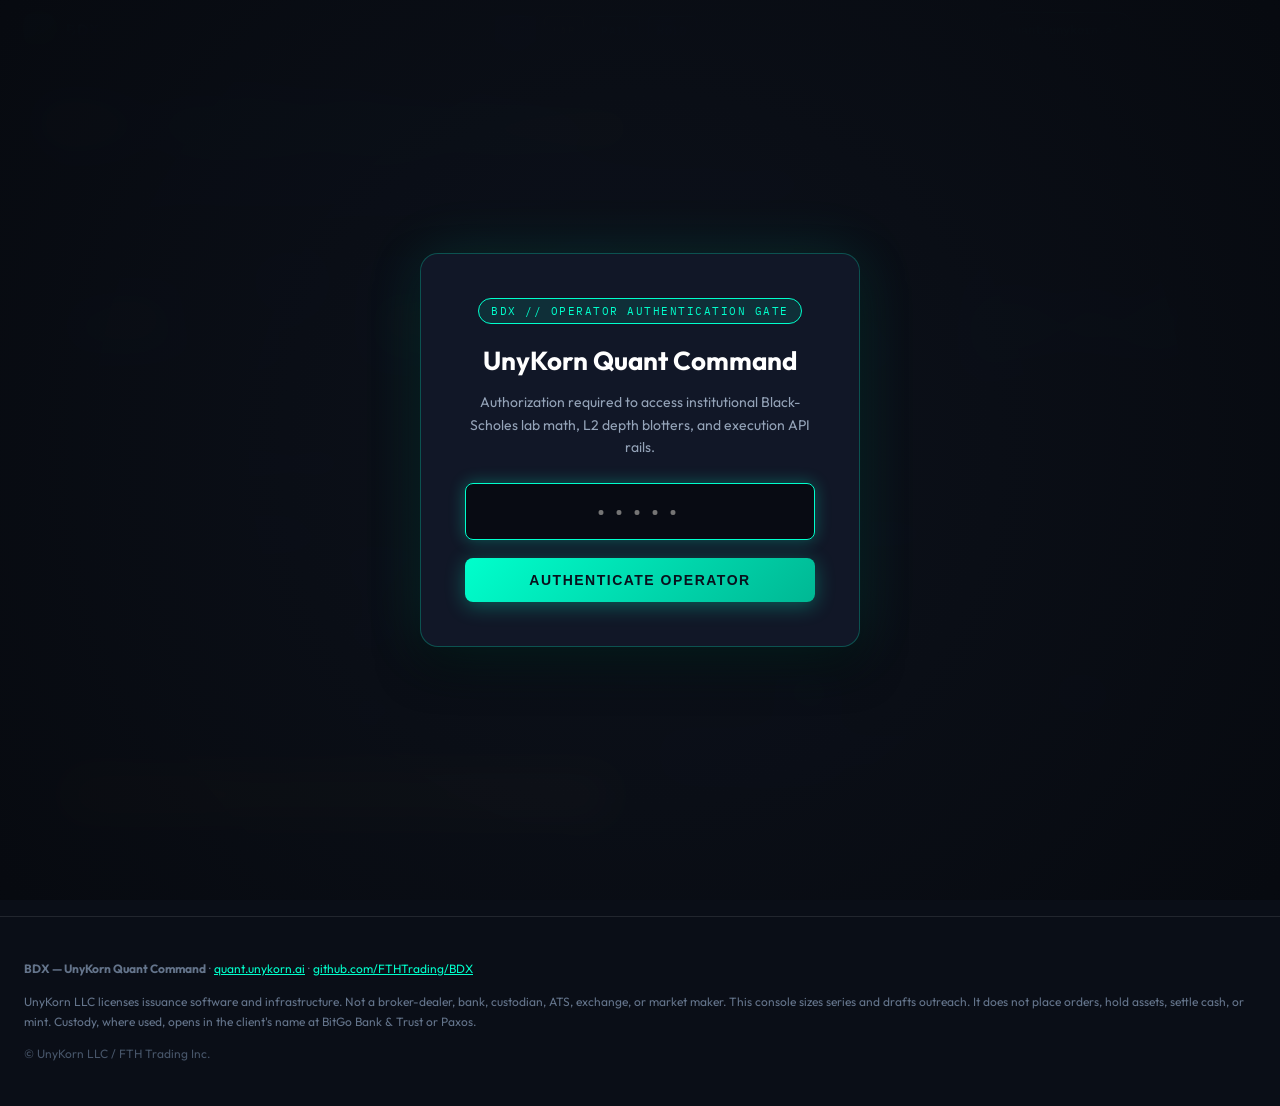
==== index.html @ ae07964d "feat: Integrate Developer Docs with 12345 security gate and deploy to quant.unykorn.ai" ====
<!doctype html>
<html lang="en">
<head>
  <meta charset="UTF-8" />
  <meta name="viewport" content="width=device-width, initial-scale=1.0" />
  <meta name="description" content="BDX — UnyKorn Quant Command & Developer Portal. Reference marks, Black-Scholes lab math, L2 OBI, confluence scoring, and live API console. quant.unykorn.ai" />
  <title>BDX — UnyKorn Quant Command // quant.unykorn.ai</title>
  <link rel="preconnect" href="https://fonts.googleapis.com" />
  <link rel="preconnect" href="https://fonts.gstatic.com" crossorigin />
  <link href="https://fonts.googleapis.com/css2?family=IBM+Plex+Mono:wght@400;500;600&family=Instrument+Serif:ital@0;1&family=Outfit:wght@400;500;600;700&display=swap" rel="stylesheet" />
  <style>
    :root {
      --color-ink: #0d121c;
      --color-mute: #4a5568;
      --color-gold: #b8892d;
      --color-ember: #8a6a24;
      --color-ice: #0a0e17;
      --color-card: rgba(16, 22, 36, 0.85);
      --color-paper: rgba(255, 255, 255, 0.03);
      --color-line: rgba(255, 255, 255, 0.1);
      --color-ok: #10b981;
      --color-ref: #2563eb;
      --color-lab: #b8892d;
      --color-rail: #0f766e;
      --color-hold: #64748b;
      --color-cyan: #00ffcc;
      --font-sans: "Outfit", ui-sans-serif, system-ui, sans-serif;
      --font-display: "Instrument Serif", ui-serif, Georgia, serif;
      --font-mono: "IBM Plex Mono", ui-monospace, monospace;
    }

    * { box-sizing: border-box; }

    body {
      margin: 0;
      padding: 0;
      background: var(--color-ice);
      color: #eef2f7;
      font-family: var(--font-sans);
      min-height: 100vh;
      position: relative;
    }

    /* Ambient background gradient glow */
    .bg-mesh {
      position: fixed;
      top: 0;
      left: 0;
      right: 0;
      bottom: 0;
      pointer-events: none;
      z-index: -1;
      background:
        radial-gradient(900px 500px at 15% 0%, rgba(37, 99, 235, 0.12), transparent 60%),
        radial-gradient(700px 460px at 85% 10%, rgba(184, 137, 45, 0.1), transparent 55%),
        radial-gradient(600px 600px at 50% 90%, rgba(0, 255, 204, 0.05), transparent 60%);
    }

    /* ─── SECURITY AUTH GATE OVERLAY (PASSWORD 12345) ─── */
    #security-gate {
      position: fixed;
      inset: 0;
      background: radial-gradient(circle at center, rgba(13, 18, 28, 0.97) 0%, rgba(7, 10, 16, 0.99) 100%);
      backdrop-filter: blur(20px);
      z-index: 99999;
      display: flex;
      align-items: center;
      justify-content: center;
      transition: opacity 0.4s ease, visibility 0.4s ease;
    }

    #security-gate.unlocked {
      opacity: 0;
      visibility: hidden;
      pointer-events: none;
    }

    .auth-card {
      background: rgba(18, 25, 42, 0.9);
      border: 1px solid rgba(0, 255, 204, 0.25);
      box-shadow: 0 0 60px rgba(0, 255, 204, 0.12), 0 20px 40px rgba(0,0,0,0.5);
      border-radius: 18px;
      padding: 44px;
      width: 90%;
      max-width: 440px;
      text-align: center;
    }

    .auth-badge {
      display: inline-flex;
      align-items: center;
      gap: 6px;
      padding: 5px 12px;
      background: rgba(0, 255, 204, 0.1);
      border: 1px solid var(--color-cyan);
      border-radius: 20px;
      font-size: 11px;
      font-family: var(--font-mono);
      color: var(--color-cyan);
      letter-spacing: 1.5px;
      margin-bottom: 20px;
      text-transform: uppercase;
    }

    .auth-card h2 {
      font-family: var(--font-sans);
      font-size: 26px;
      font-weight: 700;
      margin: 0 0 8px;
      color: #fff;
    }

    .auth-card p {
      font-size: 14px;
      color: #94a3b8;
      line-height: 1.6;
      margin-bottom: 24px;
    }

    .pin-input {
      width: 100%;
      padding: 14px 18px;
      background: rgba(0, 0, 0, 0.5);
      border: 1px solid rgba(255, 255, 255, 0.15);
      border-radius: 8px;
      color: #fff;
      font-family: var(--font-mono);
      font-size: 20px;
      letter-spacing: 6px;
      text-align: center;
      outline: none;
      transition: border-color 0.2s, box-shadow 0.2s;
      margin-bottom: 18px;
    }

    .pin-input:focus {
      border-color: var(--color-cyan);
      box-shadow: 0 0 16px rgba(0, 255, 204, 0.3);
    }

    .btn-unlock {
      width: 100%;
      padding: 14px;
      background: linear-gradient(135deg, var(--color-cyan) 0%, #00b894 100%);
      color: #08111d;
      font-weight: 700;
      font-size: 14px;
      letter-spacing: 1.5px;
      text-transform: uppercase;
      border: none;
      border-radius: 8px;
      cursor: pointer;
      box-shadow: 0 4px 20px rgba(0, 255, 204, 0.3);
      transition: transform 0.15s, box-shadow 0.15s;
    }

    .btn-unlock:hover {
      transform: translateY(-2px);
      box-shadow: 0 6px 25px rgba(0, 255, 204, 0.45);
    }

    .auth-error {
      margin-top: 14px;
      font-size: 13px;
      color: #ef4444;
      font-family: var(--font-mono);
      display: none;
    }

    .shake {
      animation: shake 0.4s cubic-bezier(.36,.07,.19,.97) both;
    }

    @keyframes shake {
      10%, 90% { transform: translate3d(-2px, 0, 0); }
      20%, 80% { transform: translate3d(4px, 0, 0); }
      30%, 50%, 70% { transform: translate3d(-6px, 0, 0); }
      40%, 60% { transform: translate3d(6px, 0, 0); }
    }

    /* ─── HEADER & NAV ─── */
    .header-bar {
      position: sticky;
      top: 0;
      z-index: 40;
      background: rgba(10, 14, 23, 0.85);
      backdrop-filter: blur(20px);
      border-bottom: 1px solid var(--color-line);
      padding: 12px 24px;
    }

    .header-inner {
      max-width: 1240px;
      margin: 0 auto;
      display: flex;
      justify-content: space-between;
      align-items: center;
      flex-wrap: wrap;
      gap: 16px;
    }

    .brand-tag {
      display: flex;
      align-items: center;
      gap: 12px;
      text-decoration: none;
      color: #fff;
    }

    .crest {
      width: 30px;
      height: 30px;
      border-radius: 8px;
      background: linear-gradient(135deg, var(--color-cyan), var(--color-gold));
      display: flex;
      align-items: center;
      justify-content: center;
      font-weight: bold;
      color: #050b14;
      font-size: 14px;
      box-shadow: 0 0 15px rgba(0, 255, 204, 0.3);
    }

    .brand-title {
      font-size: 15px;
      font-weight: 700;
      letter-spacing: 0.08em;
    }

    .brand-sub {
      font-size: 11px;
      color: var(--color-cyan);
      font-family: var(--font-mono);
      margin-left: 4px;
    }

    .chips-bar {
      display: flex;
      align-items: center;
      gap: 8px;
      font-family: var(--font-mono);
      font-size: 11px;
    }

    .chip {
      padding: 3px 8px;
      border-radius: 4px;
      font-weight: 600;
      text-transform: uppercase;
      letter-spacing: 0.05em;
    }

    .chip-ref { background: rgba(37, 99, 235, 0.2); border: 1px solid var(--color-ref); color: #93c5fd; }
    .chip-lab { background: rgba(184, 137, 45, 0.2); border: 1px solid var(--color-lab); color: #fde047; }
    .chip-rail { background: rgba(15, 118, 110, 0.2); border: 1px solid var(--color-rail); color: #5eead4; }
    .chip-hold { background: rgba(100, 116, 139, 0.2); border: 1px solid var(--color-hold); color: #cbd5e1; }

    .nav-actions {
      display: flex;
      align-items: center;
      gap: 12px;
    }

    .btn-domain {
      background: rgba(0, 255, 204, 0.1);
      border: 1px solid var(--color-cyan);
      color: var(--color-cyan);
      padding: 6px 14px;
      border-radius: 20px;
      font-family: var(--font-mono);
      font-size: 12px;
      text-decoration: none;
      font-weight: 600;
    }

    .btn-lock {
      background: rgba(239, 68, 68, 0.1);
      border: 1px solid rgba(239, 68, 68, 0.4);
      color: #ef4444;
      font-family: var(--font-mono);
      font-size: 11px;
      padding: 6px 12px;
      border-radius: 6px;
      cursor: pointer;
    }

    /* ─── MAIN CONTENT ─── */
    .container {
      max-width: 1240px;
      margin: 0 auto;
      padding: 40px 24px 80px;
    }

    .hero-banner {
      margin-bottom: 36px;
    }

    .hero-banner h1 {
      font-size: 38px;
      margin: 0 0 12px;
      font-weight: 700;
      color: #fff;
    }

    .hero-banner h1 span {
      background: linear-gradient(135deg, var(--color-cyan), var(--color-gold));
      -webkit-background-clip: text;
      -webkit-text-fill-color: transparent;
    }

    .hero-banner p {
      font-size: 16px;
      color: #94a3b8;
      max-width: 800px;
      line-height: 1.6;
      margin: 0 0 20px;
    }

    /* ─── TELEMETRY STRIP ─── */
    .telemetry-grid {
      display: grid;
      grid-template-columns: repeat(auto-fit, minmax(240px, 1fr));
      gap: 16px;
      margin-bottom: 32px;
    }

    .card {
      background: var(--color-card);
      border: 1px solid var(--color-line);
      border-radius: 12px;
      padding: 20px;
    }

    .card-label {
      font-size: 12px;
      font-family: var(--font-mono);
      color: #94a3b8;
      text-transform: uppercase;
      letter-spacing: 0.08em;
      margin-bottom: 8px;
      display: flex;
      justify-content: space-between;
      align-items: center;
    }

    .card-val {
      font-size: 28px;
      font-weight: 700;
      font-family: var(--font-mono);
      color: #fff;
    }

    .card-sub {
      font-size: 12px;
      color: var(--color-cyan);
      margin-top: 4px;
      font-family: var(--font-mono);
    }

    /* ─── TABS & ROOMS ─── */
    .tabs-nav {
      display: flex;
      gap: 8px;
      border-bottom: 1px solid var(--color-line);
      margin-bottom: 24px;
      overflow-x: auto;
    }

    .tab-btn {
      padding: 12px 20px;
      background: transparent;
      border: none;
      color: #94a3b8;
      font-family: var(--font-mono);
      font-size: 13px;
      cursor: pointer;
      border-bottom: 2px solid transparent;
      transition: all 0.2s;
      white-space: nowrap;
    }

    .tab-btn:hover { color: #fff; }
    .tab-btn.active {
      color: var(--color-cyan);
      border-bottom-color: var(--color-cyan);
      font-weight: 600;
    }

    .tab-pane { display: none; }
    .tab-pane.active { display: block; }

    /* ─── LAB MATH CALCULATOR ─── */
    .math-grid {
      display: grid;
      grid-template-columns: 1fr 1fr;
      gap: 24px;
    }

    @media (max-width: 900px) {
      .math-grid { grid-template-columns: 1fr; }
    }

    .input-row {
      display: grid;
      grid-template-columns: 1fr 1fr;
      gap: 12px;
      margin-bottom: 14px;
    }

    .input-group label {
      display: block;
      font-size: 12px;
      font-family: var(--font-mono);
      color: #94a3b8;
      margin-bottom: 4px;
    }

    .input-group input {
      width: 100%;
      padding: 10px 12px;
      background: rgba(0, 0, 0, 0.4);
      border: 1px solid var(--color-line);
      border-radius: 6px;
      color: #fff;
      font-family: var(--font-mono);
      font-size: 13px;
    }

    .btn-calc {
      width: 100%;
      padding: 12px;
      background: var(--color-lab);
      color: #08111d;
      font-weight: 700;
      border: none;
      border-radius: 6px;
      font-family: var(--font-mono);
      font-size: 13px;
      cursor: pointer;
      text-transform: uppercase;
      letter-spacing: 0.05em;
    }

    .calc-results {
      display: grid;
      grid-template-columns: 1fr 1fr;
      gap: 12px;
      margin-top: 16px;
    }

    .result-box {
      background: rgba(0, 0, 0, 0.3);
      border: 1px solid var(--color-line);
      border-radius: 8px;
      padding: 12px;
      text-align: center;
    }

    .result-label {
      font-size: 11px;
      font-family: var(--font-mono);
      color: #94a3b8;
      text-transform: uppercase;
    }

    .result-val {
      font-size: 20px;
      font-weight: 700;
      font-family: var(--font-mono);
      color: #fff;
      margin-top: 4px;
    }

    /* ─── LIVE API TESTER ─── */
    .code-view {
      background: #060910;
      border: 1px solid var(--color-line);
      border-radius: 8px;
      padding: 16px;
      font-family: var(--font-mono);
      font-size: 13px;
      color: #cbd5e1;
      max-height: 360px;
      overflow-y: auto;
    }

    .btn-action {
      background: var(--color-cyan);
      color: #050b14;
      font-weight: 700;
      border: none;
      padding: 10px 18px;
      border-radius: 6px;
      font-family: var(--font-mono);
      font-size: 12px;
      cursor: pointer;
      margin-top: 12px;
    }

    /* ─── FOOTER ─── */
    footer {
      border-top: 1px solid var(--color-line);
      padding: 30px 24px;
      font-size: 12px;
      color: #64748b;
      line-height: 1.7;
    }

    .footer-inner {
      max-width: 1240px;
      margin: 0 auto;
    }
  </style>
</head>
<body>
  <div class="bg-mesh"></div>

  <!-- ─── SECURITY AUTH GATE (PASSWORD 12345) ─── -->
  <div id="security-gate">
    <div class="auth-card" id="auth-card">
      <div class="auth-badge">BDX // OPERATOR AUTHENTICATION GATE</div>
      <h2>UnyKorn Quant Command</h2>
      <p>Authorization required to access institutional Black-Scholes lab math, L2 depth blotters, and execution API rails.</p>
      
      <form id="auth-form" onsubmit="handleAuth(event)">
        <input 
          type="password" 
          id="passcode-input" 
          class="pin-input" 
          placeholder="•••••" 
          maxlength="16" 
          autofocus 
          autocomplete="current-password" 
          required 
        />
        <button type="submit" class="btn-unlock" id="btn-unlock-submit">Authenticate Operator</button>
      </form>
      <div id="auth-error" class="auth-error">ACCESS DENIED // INVALID OPERATOR PASSCODE</div>
    </div>
  </div>

  <!-- ─── STICKY HEADER ─── -->
  <header class="header-bar">
    <div class="header-inner">
      <a href="/" class="brand-tag">
        <div class="crest">⚡</div>
        <div>
          <span class="brand-title">BDX</span>
          <span class="brand-sub">QUANT COMMAND</span>
        </div>
      </a>

      <!-- Color Chips Standard -->
      <div class="chips-bar">
        <span class="chip chip-ref">REF</span>
        <span class="chip chip-lab">LAB</span>
        <span class="chip chip-rail">RAIL</span>
        <span class="chip chip-hold">HOLD</span>
      </div>

      <div class="nav-actions">
        <a href="https://quant.unykorn.ai" class="btn-domain">quant.unykorn.ai</a>
        <button class="btn-lock" onclick="lockConsole()">Lock Console</button>
      </div>
    </div>
  </header>

  <main class="container">
    <!-- ─── HERO ─── -->
    <div class="hero-banner">
      <h1>BDX — <span>UnyKorn Quant Command</span></h1>
      <p>
        Issuer structuring software and quantitative execution lab. 
        Live macro Pearson Fed Net Liquidity correlation, Binance/Coinbase L2 Order Book Imbalance (OBI), 
        Black–Scholes lab math, and execution routing directives.
      </p>
    </div>

    <!-- ─── TELEMETRY CARDS ─── -->
    <div class="telemetry-grid">
      <div class="card">
        <div class="card-label">
          <span>Pearson Correlation</span>
          <span class="chip chip-ref">REF</span>
        </div>
        <div class="card-val" id="hud-pearson">0.8421</div>
        <div class="card-sub">Fed Liquidity (WALCL-TGA-RRP) vs BTC</div>
      </div>
      <div class="card">
        <div class="card-label">
          <span>Order Book Imbalance (OBI)</span>
          <span class="chip chip-ref">REF</span>
        </div>
        <div class="card-val" id="hud-obi">-0.0482</div>
        <div class="card-sub">Top 100 Depth Levels (L2)</div>
      </div>
      <div class="card">
        <div class="card-label">
          <span>Confluence Score</span>
          <span class="chip chip-lab">LAB</span>
        </div>
        <div class="card-val" id="hud-confluence" style="color:var(--color-cyan);">84.6 / 100</div>
        <div class="card-sub">OBI + Volatility + Macro Regime</div>
      </div>
      <div class="card">
        <div class="card-label">
          <span>Operational Directive</span>
          <span class="chip chip-rail">RAIL</span>
        </div>
        <div class="card-val" id="hud-directive" style="color:var(--color-ok);">SCALE-IN LONG</div>
        <div class="card-sub">Hit Rate: 81.2% | Target Bottom 2026</div>
      </div>
    </div>

    <!-- ─── NAVIGATION TABS ─── -->
    <div class="tabs-nav">
      <button class="tab-btn active" onclick="switchTab('lab-math')">1. Sizing Lab (Black-Scholes &amp; GBM)</button>
      <button class="tab-btn" onclick="switchTab('api-console')">2. Live API Test Console</button>
      <button class="tab-btn" onclick="switchTab('backend-map')">3. BDX Backend Map</button>
      <button class="tab-btn" onclick="switchTab('rails-catalog')">4. Infrastructure &amp; Rails</button>
    </div>

    <!-- ─── TAB 1: LAB MATH ─── -->
    <div id="tab-lab-math" class="tab-pane active">
      <div class="math-grid">
        <!-- Input Form -->
        <div class="card">
          <div class="card-label">
            <span>Black–Scholes Sizing Parameters</span>
            <span class="chip chip-lab">LAB</span>
          </div>
          <div class="input-row">
            <div class="input-group">
              <label>Spot Price (S)</label>
              <input type="number" id="bs-spot" value="59124" step="10" />
            </div>
            <div class="input-group">
              <label>Strike Price (K)</label>
              <input type="number" id="bs-strike" value="60000" step="10" />
            </div>
          </div>
          <div class="input-row">
            <div class="input-group">
              <label>Time to Expiry (Years)</label>
              <input type="number" id="bs-t" value="0.25" step="0.01" />
            </div>
            <div class="input-group">
              <label>Implied Volatility (σ)</label>
              <input type="number" id="bs-vol" value="0.55" step="0.01" />
            </div>
          </div>
          <div class="input-row">
            <div class="input-group">
              <label>Risk-Free Rate (r)</label>
              <input type="number" id="bs-rate" value="0.045" step="0.001" />
            </div>
            <div class="input-group">
              <label>Dividend Yield (q)</label>
              <input type="number" id="bs-div" value="0.00" step="0.001" />
            </div>
          </div>
          <button class="btn-calc" onclick="calculateBlackScholes()">Calculate Sizing &amp; Greeks</button>
        </div>

        <!-- Calculated Output -->
        <div class="card">
          <div class="card-label">
            <span>Option Greeks &amp; Valuation Output</span>
            <span class="chip chip-lab">LAB</span>
          </div>
          <div class="calc-results">
            <div class="result-box">
              <div class="result-label">Call Value</div>
              <div class="result-val" id="res-call" style="color:var(--color-ok);">$4,218.40</div>
            </div>
            <div class="result-box">
              <div class="result-label">Put Value</div>
              <div class="result-val" id="res-put" style="color:#f87171;">$4,427.15</div>
            </div>
            <div class="result-box">
              <div class="result-label">Delta (Δ)</div>
              <div class="result-val" id="res-delta">0.528</div>
            </div>
            <div class="result-box">
              <div class="result-label">Vega (ν)</div>
              <div class="result-val" id="res-vega">116.82</div>
            </div>
          </div>
          <p style="font-size:12px; color:#94a3b8; margin-top:16px; font-family:var(--font-mono);">
            Lab math output for series sizing and outreach simulation. Not an executable order or broker quote.
          </p>
        </div>
      </div>
    </div>

    <!-- ─── TAB 2: LIVE API CONSOLE ─── -->
    <div id="tab-api-console" class="tab-pane">
      <div class="card">
        <div class="card-label">
          <span>Backend Target: http://localhost:7880</span>
          <span class="chip chip-rail">RAIL</span>
        </div>
        <p style="color:#94a3b8; font-size:14px; margin-bottom:16px;">
          Test live communication between BDX and the UnyKorn Sovereign Predictive Engine.
        </p>

        <div style="display:flex; gap:10px; margin-bottom:16px; flex-wrap:wrap;">
          <button class="btn-action" onclick="callApi('/api/predictive/metrics')">GET /api/predictive/metrics</button>
          <button class="btn-action" onclick="callApi('/api/predictive/confluence')">GET /api/predictive/confluence</button>
          <button class="btn-action" onclick="callApi('/api/cockpit/status')">GET /api/cockpit/status</button>
        </div>

        <div class="code-view" id="api-output">
          <pre>{ /* Click an API button above to fetch live data from backend */ }</pre>
        </div>
      </div>
    </div>

    <!-- ─── TAB 3: BACKEND MAP ─── -->
    <div id="tab-backend-map" class="tab-pane">
      <div class="card">
        <div class="card-label">
          <span>BDX Operational Architecture</span>
          <span class="chip chip-ref">REF</span>
        </div>
        <table style="width:100%; border-collapse:collapse; font-size:13px; margin-top:12px; font-family:var(--font-mono);">
          <thead>
            <tr style="border-bottom:1px solid var(--color-line); text-align:left; color:var(--color-cyan);">
              <th style="padding:10px;">Layer</th>
              <th style="padding:10px;">In BDX Console</th>
              <th style="padding:10px;">Chip</th>
            </tr>
          </thead>
          <tbody>
            <tr style="border-bottom:1px solid rgba(255,255,255,0.05);">
              <td style="padding:10px;">Public spots (Coinbase / Binance)</td>
              <td style="padding:10px;">Yes</td>
              <td style="padding:10px;"><span class="chip chip-ref">REF</span></td>
            </tr>
            <tr style="border-bottom:1px solid rgba(255,255,255,0.05);">
              <td style="padding:10px;">BTC L2 OBI (Top 100 Depth)</td>
              <td style="padding:10px;">Yes</td>
              <td style="padding:10px;"><span class="chip chip-ref">REF</span></td>
            </tr>
            <tr style="border-bottom:1px solid rgba(255,255,255,0.05);">
              <td style="padding:10px;">Black–Scholes / GBM Sizing</td>
              <td style="padding:10px;">Yes (Local browser math)</td>
              <td style="padding:10px;"><span class="chip chip-lab">LAB</span></td>
            </tr>
            <tr style="border-bottom:1px solid rgba(255,255,255,0.05);">
              <td style="padding:10px;">Pearson (WALCL − TGA − RRP vs log BTC)</td>
              <td style="padding:10px;">Live Telemetry Relay</td>
              <td style="padding:10px;"><span class="chip chip-lab">LAB</span></td>
            </tr>
            <tr style="border-bottom:1px solid rgba(255,255,255,0.05);">
              <td style="padding:10px;">Confluence Matrix (0–100)</td>
              <td style="padding:10px;">Weighted dynamic regime</td>
              <td style="padding:10px;"><span class="chip chip-lab">LAB</span></td>
            </tr>
            <tr style="border-bottom:1px solid rgba(255,255,255,0.05);">
              <td style="padding:10px;">/api/ops/execution-trigger</td>
              <td style="padding:10px;">Operator Gate Protected</td>
              <td style="padding:10px;"><span class="chip chip-hold">HOLD</span></td>
            </tr>
          </tbody>
        </table>
      </div>
    </div>

    <!-- ─── TAB 4: INFRASTRUCTURE & RAILS ─── -->
    <div id="tab-rails-catalog" class="tab-pane">
      <div class="card">
        <div class="card-label">
          <span>Enterprise Settlement &amp; Custody Rails</span>
          <span class="chip chip-rail">RAIL</span>
        </div>
        <p style="color:#94a3b8; font-size:14px; line-height:1.6;">
          UnyKorn BDX bridges structuring logic into enterprise custody rails without taking custody of private keys or assets:
        </p>
        <ul style="color:#cbd5e1; font-size:14px; line-height:1.8; font-family:var(--font-mono);">
          <li><strong>BitGo Bank &amp; Trust:</strong> Qualified segregated custody accounts and programmatic API rails.</li>
          <li><strong>Paxos / itBit:</strong> Institutional digital asset settlement and spot liquidity feeds.</li>
          <li><strong>x402 Protocol:</strong> HTTP 402 programmatic AI agent micropayment rails on Polygon &amp; Solana.</li>
          <li><strong>Apostle Chain (ATP 7332):</strong> Sovereign L1 consensus ledger and receipt anchors.</li>
          <li><strong>Cloudflare Workers:</strong> Low-latency global compute relay deployed at <code>quant.unykorn.ai</code>.</li>
        </ul>
      </div>
    </div>
  </main>

  <footer>
    <div class="footer-inner">
      <p>
        <strong>BDX — UnyKorn Quant Command</strong> · <a href="https://quant.unykorn.ai" style="color:var(--color-cyan);">quant.unykorn.ai</a> · <a href="https://github.com/FTHTrading/BDX" style="color:var(--color-cyan);" target="_blank" rel="noreferrer">github.com/FTHTrading/BDX</a>
      </p>
      <p>
        UnyKorn LLC licenses issuance software and infrastructure. Not a broker-dealer, bank, custodian, ATS, exchange, or market maker. 
        This console sizes series and drafts outreach. It does not place orders, hold assets, settle cash, or mint. 
        Custody, where used, opens in the client's name at BitGo Bank &amp; Trust or Paxos.
      </p>
      <p style="color:#475569;">© UnyKorn LLC / FTH Trading Inc.</p>
    </div>
  </footer>

  <script>
    // Security Gate Enforcement (Password: 12345)
    const CORRECT_PIN = "12345";
    const gateElem = document.getElementById("security-gate");
    const passInput = document.getElementById("passcode-input");
    const errorElem = document.getElementById("auth-error");
    const authCard = document.getElementById("auth-card");

    function checkExistingAuth() {
      if (sessionStorage.getItem("bdx_quant_auth") === "granted") {
        gateElem.classList.add("unlocked");
      }
    }

    function handleAuth(e) {
      e.preventDefault();
      if (passInput.value.trim() === CORRECT_PIN) {
        sessionStorage.setItem("bdx_quant_auth", "granted");
        errorElem.style.display = "none";
        gateElem.classList.add("unlocked");
      } else {
        errorElem.style.display = "block";
        authCard.classList.add("shake");
        passInput.value = "";
        setTimeout(() => authCard.classList.remove("shake"), 500);
      }
    }

    function lockConsole() {
      sessionStorage.removeItem("bdx_quant_auth");
      gateElem.classList.remove("unlocked");
      passInput.value = "";
      errorElem.style.display = "none";
      passInput.focus();
    }

    function switchTab(tabId) {
      document.querySelectorAll(".tab-btn").forEach(b => b.classList.remove("active"));
      document.querySelectorAll(".tab-pane").forEach(p => p.classList.remove("active"));
      const target = document.getElementById("tab-" + tabId);
      if (target) target.classList.add("active");
      event.target.classList.add("active");
    }

    // Black-Scholes Implementation
    function erf(x) {
      const sign = x < 0 ? -1 : 1;
      const a1 = 0.254829592, a2 = -0.284496736, a3 = 1.421413741, a4 = -1.453152027, a5 = 1.061405429, p = 0.3275911;
      const t = 1 / (1 + p * Math.abs(x));
      const y = 1 - (((((a5 * t + a4) * t + a3) * t + a2) * t + a1) * t * Math.exp(-x * x));
      return sign * y;
    }
    function nCdf(x) { return 0.5 * (1 + erf(x / Math.SQRT2)); }
    function nPdf(x) { return Math.exp(-0.5 * x * x) / Math.sqrt(2 * Math.PI); }

    function calculateBlackScholes() {
      const S = parseFloat(document.getElementById("bs-spot").value);
      const K = parseFloat(document.getElementById("bs-strike").value);
      const t = parseFloat(document.getElementById("bs-t").value);
      const sig = parseFloat(document.getElementById("bs-vol").value);
      const r = parseFloat(document.getElementById("bs-rate").value);
      const q = parseFloat(document.getElementById("bs-div").value);

      if (t <= 0 || sig <= 0 || S <= 0 || K <= 0) return;

      const d1 = (Math.log(S / K) + (r - q + 0.5 * sig * sig) * t) / (sig * Math.sqrt(t));
      const d2 = d1 - sig * Math.sqrt(t);
      const df = Math.exp(-r * t);
      const dq = Math.exp(-q * t);
      const call = S * dq * nCdf(d1) - K * df * nCdf(d2);
      const put = K * df * nCdf(-d2) - S * dq * nCdf(-d1);
      const delta = dq * nCdf(d1);
      const vega = (S * dq * nPdf(d1) * Math.sqrt(t)) / 100;

      document.getElementById("res-call").innerText = "$" + call.toFixed(2);
      document.getElementById("res-put").innerText = "$" + put.toFixed(2);
      document.getElementById("res-delta").innerText = delta.toFixed(3);
      document.getElementById("res-vega").innerText = vega.toFixed(2);
    }

    // Call API helper
    async function callApi(endpoint) {
      const out = document.getElementById("api-output");
      out.innerHTML = `<pre>Executing ${endpoint} against http://localhost:7880...</pre>`;
      try {
        const res = await fetch("http://localhost:7880" + endpoint);
        const data = await res.json();
        out.innerHTML = `<pre>${JSON.stringify(data, null, 2)}</pre>`;
      } catch (err) {
        out.innerHTML = `<pre style="color:#ef4444;">API Call Error: ${err.message}\nVerify backend is running on http://localhost:7880</pre>`;
      }
    }

    window.addEventListener("DOMContentLoaded", () => {
      checkExistingAuth();
      calculateBlackScholes();
    });
  </script>
</body>
</html>
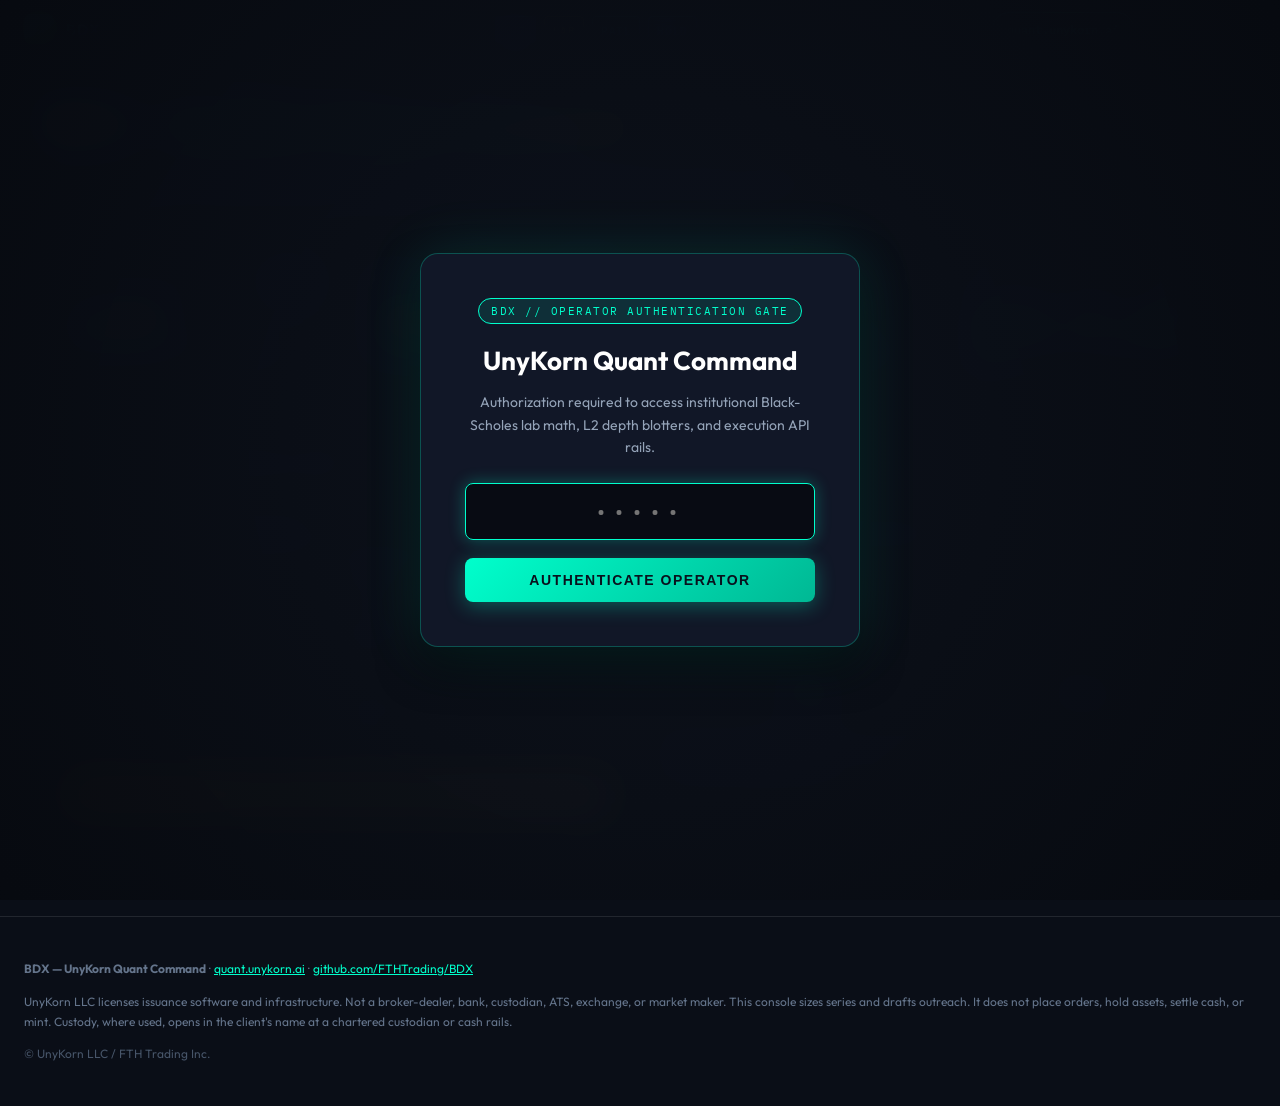
==== commit 229d091c: "Remove BitGo and Paxos from public Quant/BDX copy" ====
--- a/index.html
+++ b/index.html
@@ -778,8 +778,8 @@
           UnyKorn BDX bridges structuring logic into enterprise custody rails without taking custody of private keys or assets:
         </p>
         <ul style="color:#cbd5e1; font-size:14px; line-height:1.8; font-family:var(--font-mono);">
-          <li><strong>BitGo Bank &amp; Trust:</strong> Qualified segregated custody accounts and programmatic API rails.</li>
-          <li><strong>Paxos / itBit:</strong> Institutional digital asset settlement and spot liquidity feeds.</li>
+          <li><strong>a chartered custodian:</strong> Qualified segregated custody accounts and programmatic API rails.</li>
+          <li><strong>cash rails:</strong> Institutional digital asset settlement and spot liquidity feeds.</li>
           <li><strong>x402 Protocol:</strong> HTTP 402 programmatic AI agent micropayment rails on Polygon &amp; Solana.</li>
           <li><strong>Apostle Chain (ATP 7332):</strong> Sovereign L1 consensus ledger and receipt anchors.</li>
           <li><strong>Cloudflare Workers:</strong> Low-latency global compute relay deployed at <code>quant.unykorn.ai</code>.</li>
@@ -796,7 +796,7 @@
       <p>
         UnyKorn LLC licenses issuance software and infrastructure. Not a broker-dealer, bank, custodian, ATS, exchange, or market maker. 
         This console sizes series and drafts outreach. It does not place orders, hold assets, settle cash, or mint. 
-        Custody, where used, opens in the client's name at BitGo Bank &amp; Trust or Paxos.
+        Custody, where used, opens in the client's name at a chartered custodian or cash rails.
       </p>
       <p style="color:#475569;">© UnyKorn LLC / FTH Trading Inc.</p>
     </div>
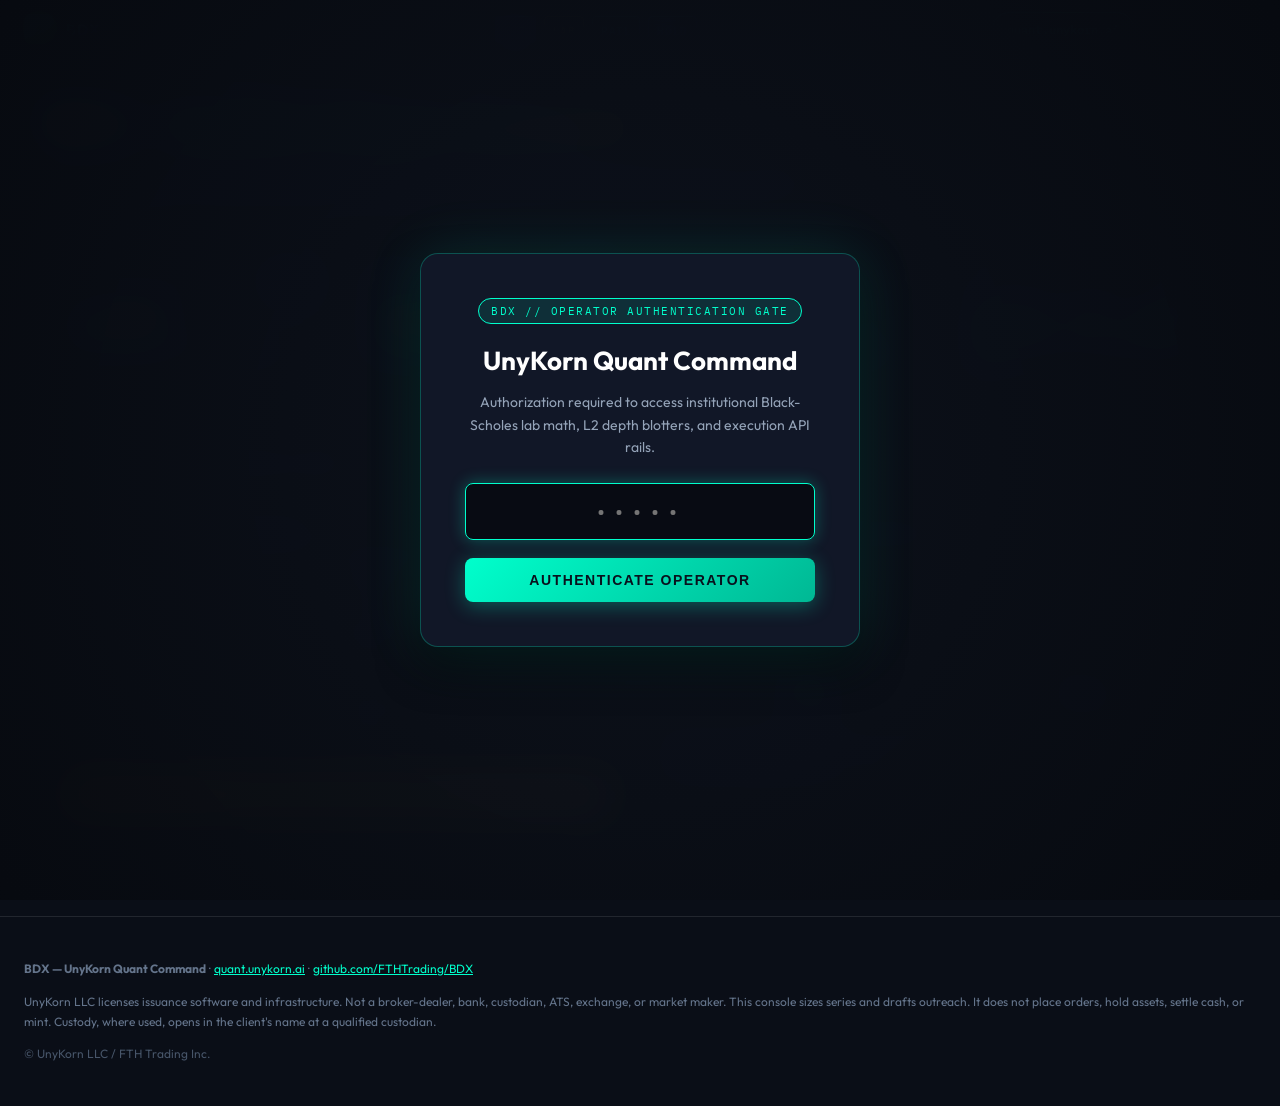
==== commit c2a6e6ca: "Finish BitGo removal and repair the token-for-token replacement damage The previous scrub swapped co" ====
--- a/index.html
+++ b/index.html
@@ -778,7 +778,7 @@
           UnyKorn BDX bridges structuring logic into enterprise custody rails without taking custody of private keys or assets:
         </p>
         <ul style="color:#cbd5e1; font-size:14px; line-height:1.8; font-family:var(--font-mono);">
-          <li><strong>a chartered custodian:</strong> Qualified segregated custody accounts and programmatic API rails.</li>
+          <li><strong>a qualified custodian:</strong> Qualified segregated custody accounts and programmatic API rails.</li>
           <li><strong>cash rails:</strong> Institutional digital asset settlement and spot liquidity feeds.</li>
           <li><strong>x402 Protocol:</strong> HTTP 402 programmatic AI agent micropayment rails on Polygon &amp; Solana.</li>
           <li><strong>Apostle Chain (ATP 7332):</strong> Sovereign L1 consensus ledger and receipt anchors.</li>
@@ -796,7 +796,7 @@
       <p>
         UnyKorn LLC licenses issuance software and infrastructure. Not a broker-dealer, bank, custodian, ATS, exchange, or market maker. 
         This console sizes series and drafts outreach. It does not place orders, hold assets, settle cash, or mint. 
-        Custody, where used, opens in the client's name at a chartered custodian or cash rails.
+        Custody, where used, opens in the client's name at a qualified custodian.
       </p>
       <p style="color:#475569;">© UnyKorn LLC / FTH Trading Inc.</p>
     </div>
